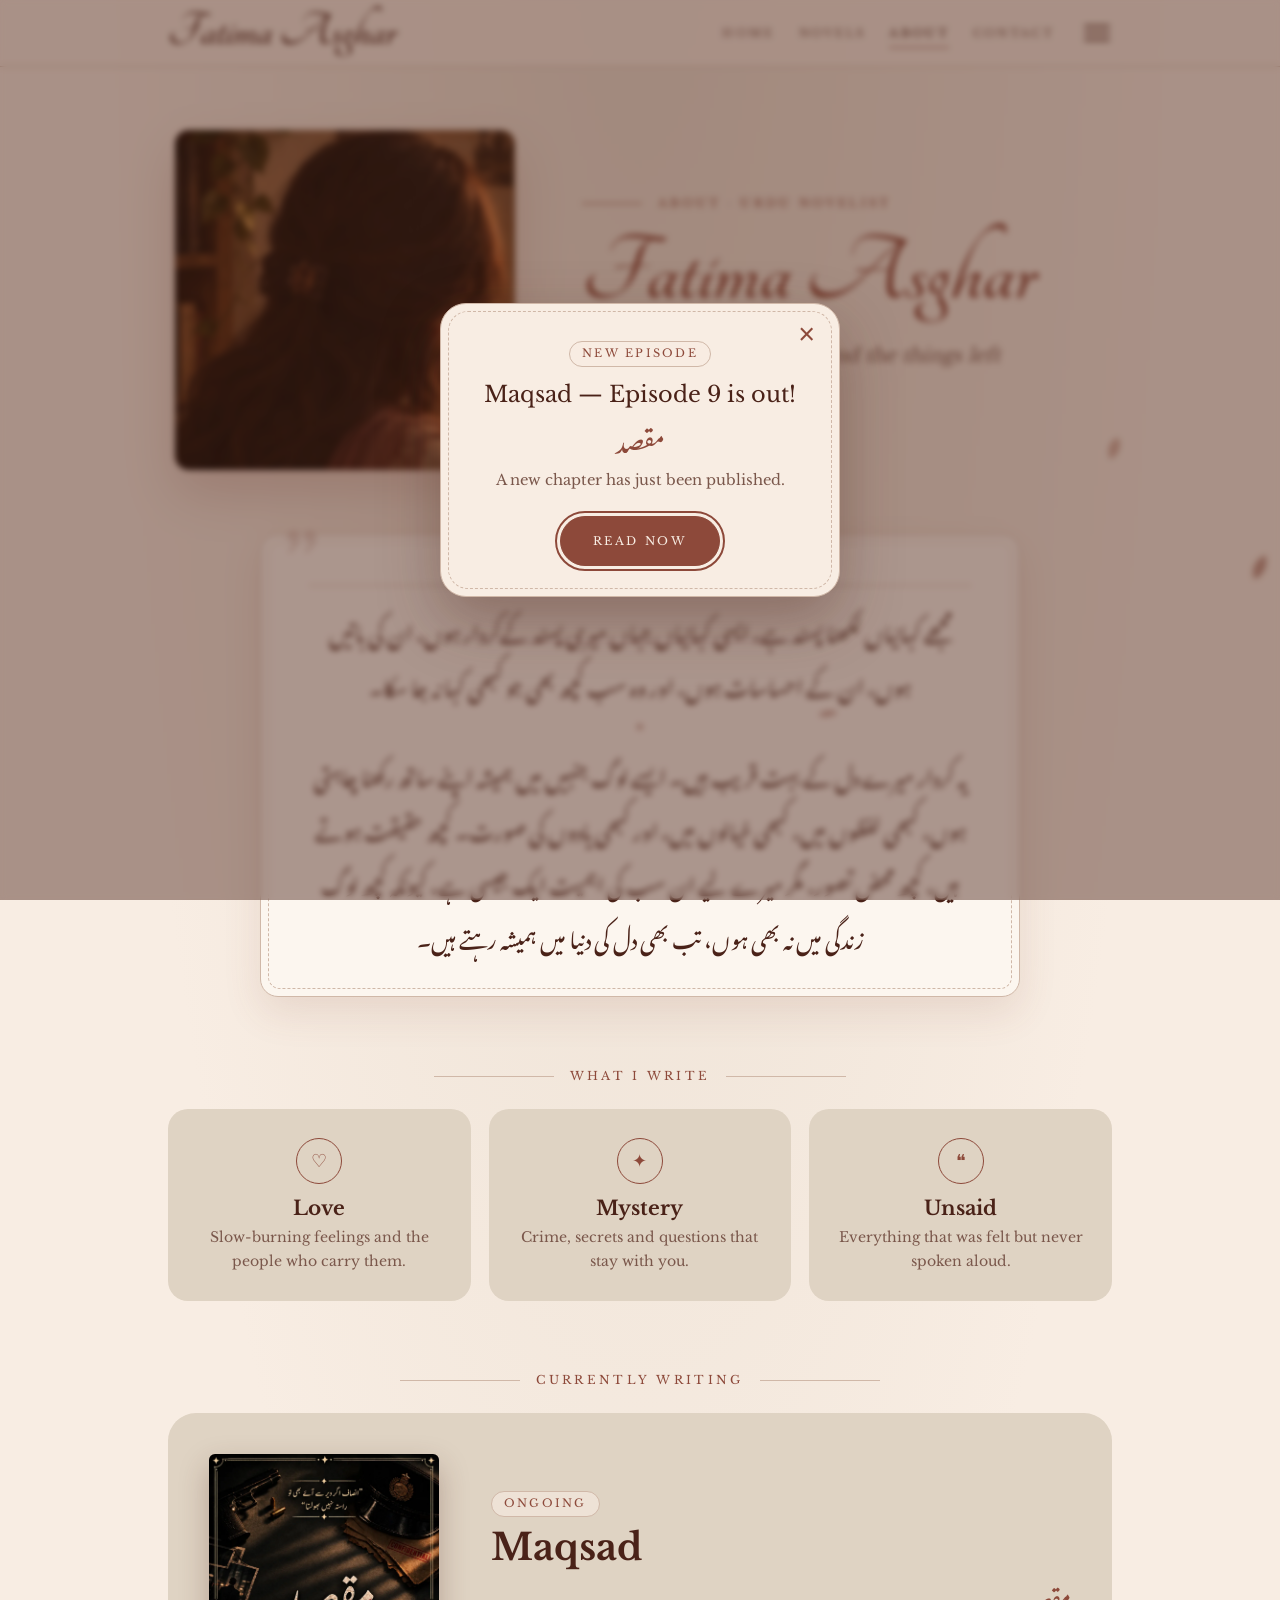
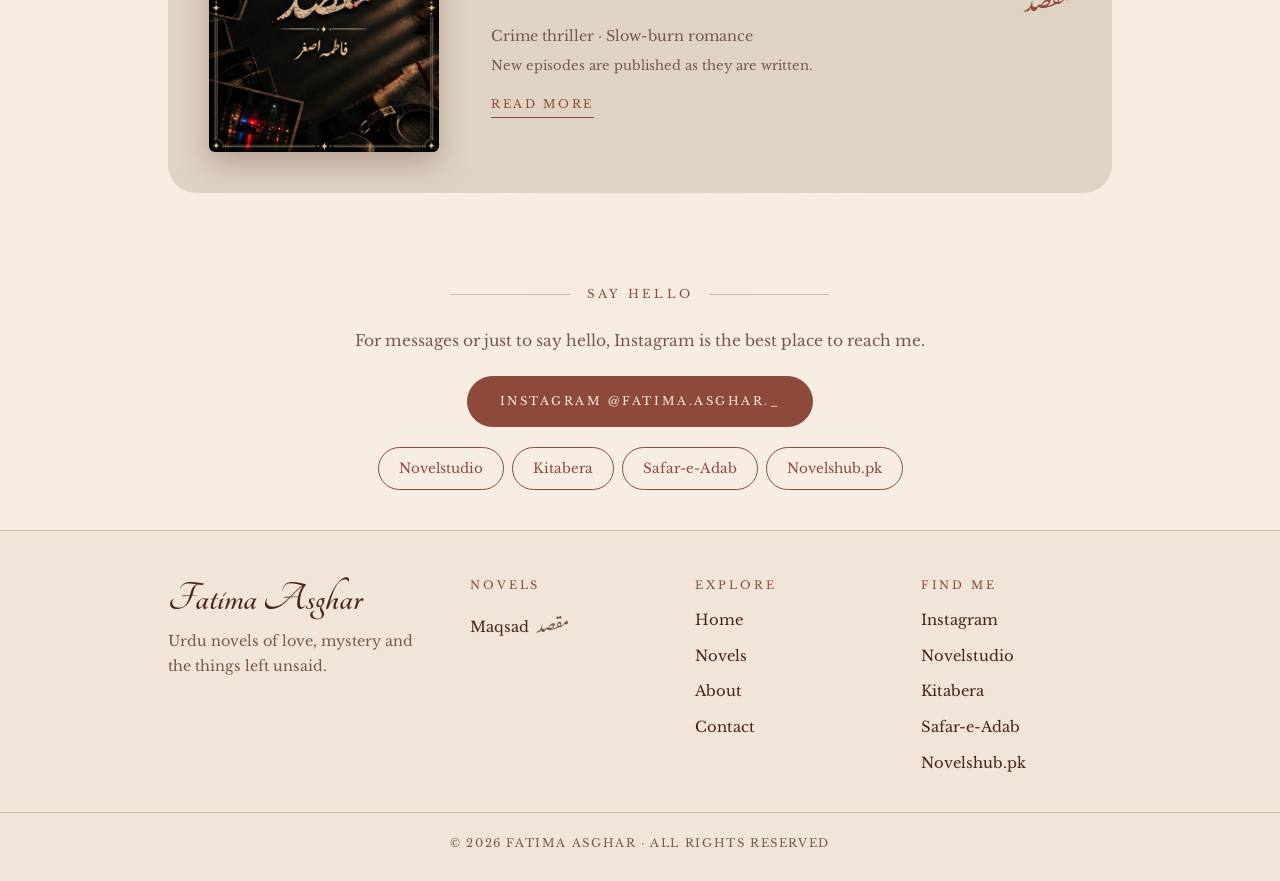
==== about/index.html @ 30d3194c "Add About page and simplify home bio" ====
<!DOCTYPE html>
<html lang="en">
<head>
  <meta charset="utf-8">
  <meta name="viewport" content="width=device-width, initial-scale=1, viewport-fit=cover">
  <title>About Fatima Asghar — Urdu Novelist</title>
  <meta name="description" content="Meet Fatima Asghar, an Urdu novelist who writes serialized stories of love, mystery and the things left unsaid.">
  <meta name="author" content="Fatima Asghar">
  <meta name="robots" content="index, follow, max-image-preview:large">
  <meta name="color-scheme" content="light">
  <meta name="theme-color" content="#F8EDE3">
  <link rel="canonical" href="https://fatimaasgharnovels.netlify.app/about/">
  <meta property="og:type" content="website">
  <meta property="og:site_name" content="Fatima Asghar">
  <meta property="og:locale" content="en_US">
  <meta property="og:title" content="About Fatima Asghar — Urdu Novelist">
  <meta property="og:description" content="Meet Fatima Asghar, an Urdu novelist who writes serialized stories of love, mystery and the things left unsaid.">
  <meta property="og:url" content="https://fatimaasgharnovels.netlify.app/about/">
  <meta property="og:image" content="https://fatimaasgharnovels.netlify.app/share.jpg">
  <meta property="og:image:type" content="image/jpeg">
  <meta property="og:image:width" content="1200">
  <meta property="og:image:height" content="630">
  <meta name="twitter:card" content="summary_large_image">
  <meta name="twitter:title" content="About Fatima Asghar — Urdu Novelist">
  <meta name="twitter:description" content="Meet Fatima Asghar, an Urdu novelist who writes serialized stories of love, mystery and the things left unsaid.">
  <meta name="twitter:image" content="https://fatimaasgharnovels.netlify.app/share.jpg">
  <link rel="icon" href="../favicon.ico" sizes="any">
  <link rel="icon" href="../favicon.svg" type="image/svg+xml">
  <link rel="icon" href="../favicon-48.png" type="image/png" sizes="48x48">
  <link rel="icon" href="../favicon-192.png" type="image/png" sizes="192x192">
  <link rel="apple-touch-icon" href="../apple-touch-icon.png" sizes="180x180">
  <link rel="manifest" href="../site.webmanifest">
  <link rel="preload" href="../fonts/tangerine.woff2" as="font" type="font/woff2" crossorigin>
  <link rel="stylesheet" href="../style.css">
  
</head>
<body>
  <a class="skip" href="#main">Skip to content</a>
  <canvas id="petals" aria-hidden="true"></canvas>

  <nav id="nav" aria-label="Main">
    <div class="wrap nv">
      <a class="logo" href="../">Fatima Asghar</a>
      <div class="lk">
        <a href="../">Home</a>
        <a href="../novels/">Novels</a>
        <a href="../about/" aria-current="page">About</a>
        <a href="../#contact">Contact</a>
      </div>
      <button class="hb" id="mb" aria-label="Open menu" aria-expanded="false" aria-controls="side"><svg width="26" height="18" viewBox="0 0 26 18" aria-hidden="true"><path d="M1 2h24M1 9h24M1 16h24" stroke="currentColor" stroke-width="2" stroke-linecap="round" fill="none"/></svg></button>
    </div>
  </nav>
  <div class="veil" id="veil" hidden></div>

  <aside class="side" id="side" aria-label="Menu and novels">
      <div class="side-head"><span class="side-t">Menu</span><button class="side-x" id="sideX" aria-label="Close menu">×</button></div>
      <nav class="side-nav" aria-label="Pages">
        <a href="../">Home</a>
        <a href="../novels/">Novels</a>
        <a href="../about/" aria-current="page">About</a>
        <a href="../#contact">Contact</a>
      </nav>
  </aside>

  <div class="wrap">
    <main id="main" tabindex="-1">
      <header class="ab-hero">
        <div class="ab-photo"><img src="../writer-square.jpg" alt="Fatima Asghar" width="640" height="640" fetchpriority="high"></div>
        <div class="ab-intro">
          <div class="eyebrow">About · Urdu novelist</div>
          <h1 class="nm">Fatima Asghar</h1>
          <p class="ab-lead">Stories of love, mystery and the things left unsaid.</p>
        </div>
      </header>

      <section class="ab-card">
        <h2 class="bio-t"><span>My story</span></h2>
        <p class="ur" lang="ur" dir="rtl">مجھے کہانیاں لکھنا پسند ہے، ایسی کہانیاں جہاں میری پسند کےکردار ہوں، ان کی باتیں ہوں، ان کے احساسات ہوں، اور وہ سب کچھ بھی جو کبھی کہا نہ جا سکا۔</p>
        <span class="orn" aria-hidden="true">✦</span>
        <p class="ur" lang="ur" dir="rtl">یہ کردار میرے دل کے بہت قریب ہیں۔ ایسے لوگ جنہیں میں ہمیشہ اپنے ساتھ رکھنا چاہتی ہوں، کبھی لفظوں میں، کبھی خیالوں میں، اور کبھی یادوں کی صورت۔ کچھ حقیقت ہوتے ہیں، کچھ محض تصور، مگر میرے لیے ان سب کی اہمیت ایک جیسی ہے، کیونکہ کچھ لوگ زندگی میں نہ بھی ہوں، تب بھی دل کی دنیا میں ہمیشہ رہتے ہیں۔</p>
      </section>

      <section class="ab-themes" aria-label="What I write">
        <h2 class="ab-h"><span>What I write</span></h2>
        <ul>
          <li><span class="th-i" aria-hidden="true">♡</span><h3>Love</h3><p>Slow-burning feelings and the people who carry them.</p></li>
          <li><span class="th-i" aria-hidden="true">✦</span><h3>Mystery</h3><p>Crime, secrets and questions that stay with you.</p></li>
          <li><span class="th-i" aria-hidden="true">❝</span><h3>Unsaid</h3><p>Everything that was felt but never spoken aloud.</p></li>
        </ul>
      </section>

      <section class="ab-now">
        <h2 class="ab-h"><span>Currently writing</span></h2>
        <a class="feat" href="../novels/maqsad/">
          <div class="cv"><img src="../maqsad-cover.webp" alt="Maqsad cover" width="960" height="1243" loading="lazy"></div>
          <div>
            <span class="pill">Ongoing</span>
            <h3>Maqsad</h3>
            <div class="ur" lang="ur">مقصد</div>
            <div class="tag">Crime thriller · Slow-burn romance</div>
            <p class="hint">New episodes are published as they are written.</p>
            <span class="more">Read more</span>
          </div>
        </a>
      </section>

      <section class="ab-end center">
        <h2 class="ab-h"><span>Say hello</span></h2>
        <p class="sub">For messages or just to say hello, Instagram is the best place to reach me.</p>
        <a class="btn solid" href="https://www.instagram.com/fatima.asghar._/" target="_blank" rel="noopener">Instagram @fatima.asghar._</a>
        <div class="plats"><a href="https://novelstudiopk.com/?s=Fatima+asghar" target="_blank" rel="noopener">Novelstudio</a><a href="https://kitabera.vercel.app/writer/fatima-asghar" target="_blank" rel="noopener">Kitabera</a><a href="https://safareadab.com/author/asgharfatima/" target="_blank" rel="noopener">Safar-e-Adab</a><a href="https://novelshub.pk/book-author/fatima-asghar" target="_blank" rel="noopener">Novelshub.pk</a></div>
      </section>
    </main>
  </div>

  <footer class="ft">
    <div class="wrap ft-grid">
      <div class="ft-brand">
        <a class="logo" href="../">Fatima Asghar</a>
        <p class="b">Urdu novels of love, mystery and the things left unsaid.</p>
      </div>
      <nav aria-label="Novels"><h2>Novels</h2><ul><li><a href="../novels/maqsad/">Maqsad</a><span class="ur" lang="ur">مقصد</span></li></ul></nav>
      <nav aria-label="Explore"><h2>Explore</h2><ul>
        <li><a href="../">Home</a></li><li><a href="../novels/">Novels</a></li>
        <li><a href="../about/">About</a></li><li><a href="../#contact">Contact</a></li></ul></nav>
      <nav class="ft-find" aria-label="Find me"><h2>Find me</h2><ul>
        <li><a href="https://www.instagram.com/fatima.asghar._/" target="_blank" rel="noopener">Instagram</a></li><li><a href="https://novelstudiopk.com/?s=Fatima+asghar" target="_blank" rel="noopener">Novelstudio</a></li><li><a href="https://kitabera.vercel.app/writer/fatima-asghar" target="_blank" rel="noopener">Kitabera</a></li><li><a href="https://safareadab.com/author/asgharfatima/" target="_blank" rel="noopener">Safar-e-Adab</a></li><li><a href="https://novelshub.pk/book-author/fatima-asghar" target="_blank" rel="noopener">Novelshub.pk</a></li></ul></nav>
    </div>
    <p class="copy">© <span id="yr">2026</span> Fatima Asghar · All rights reserved</p>
  </footer>
  <button id="top" aria-label="Back to top">↑</button>

  <div class="pop" id="pop" hidden role="dialog" aria-modal="true" aria-labelledby="popT">
    <div class="pop-card">
      <button class="pop-x" id="popX" aria-label="Close">×</button>
      <span class="pill">New episode</span>
      <h3 id="popT"></h3>
      <p class="ur" lang="ur" id="popU"></p>
      <p class="pop-s" id="popS"></p>
      <a class="btn solid" id="popGo" href="#">Read now</a>
    </div>
  </div>
  <script src="../script.js" defer></script>
</body>
</html>
---- style.css ----
/* ===== Fonts (bundled) ===== */
@font-face{font-family:'Tangerine';src:url('fonts/tangerine.woff2') format('woff2');font-weight:700;font-style:normal;font-display:swap}
@font-face{font-family:'Libre Baskerville';src:url('fonts/lb.woff2') format('woff2');font-weight:400 700;font-style:normal;font-display:swap}
@font-face{font-family:'Noto Nastaliq Urdu';src:url('fonts/noto-nastaliq-urdu.woff2') format('woff2');font-weight:400;font-style:normal;font-display:swap}

/* ===== Tokens ===== */
:root{
  color-scheme:light;
  --bg:#F8EDE3; --sand:#DFD3C3; --line:#D0B8A8;
  --accent:#8D493A; --ink:#4a2218; --soft:#7a574b;
  --serif:'Libre Baskerville',Georgia,'Times New Roman',serif;
  --script:'Tangerine',cursive;
  --urdu:'Jameel Noori Nastaleeq','Noto Nastaliq Urdu','Noto Naskh Arabic','Segoe UI',Tahoma,serif;
}
*{box-sizing:border-box}
html{scroll-behavior:smooth;-webkit-text-size-adjust:100%;scroll-padding-top:84px}
body{
  margin:0;background:var(--bg);
  background-image:radial-gradient(ellipse at 50% -10%,rgba(223,211,195,.55),transparent 60%);
  background-repeat:no-repeat;color:var(--ink);
  font:400 15.5px/1.75 var(--serif);overflow-x:hidden;
  padding:env(safe-area-inset-top) env(safe-area-inset-right) env(safe-area-inset-bottom) env(safe-area-inset-left);
}
h1,h2,h3,p,ul,ol{margin:0}
h1,h2,h3{font-weight:400;line-height:1.2}
ul,ol{padding:0;list-style:none}
img{display:block;max-width:100%;height:auto}
a{color:var(--accent);text-underline-offset:4px}
a:hover{color:var(--ink)}
:focus-visible{outline:2px solid var(--accent);outline-offset:3px;border-radius:4px}
::selection{background:var(--accent);color:var(--bg)}
canvas{position:fixed;inset:0;width:100%;height:100%;pointer-events:none;z-index:5}
.skip{position:absolute;left:-999px;top:8px;background:var(--ink);color:var(--bg);padding:8px 14px;z-index:40}
.skip:focus{left:8px}
.wrap{max-width:1040px;margin:0 auto;padding:0 clamp(18px,5vw,48px)}
.ur,.ub{font-family:var(--urdu);direction:rtl;letter-spacing:0;font-style:normal;text-transform:none}
.ur{line-height:2.2}
.lab{letter-spacing:.28em;text-transform:uppercase;font-size:.72rem;color:var(--accent)}
.ln{display:block;width:34px;height:1px;background:var(--accent);margin:22px auto 0}

/* ===== Top bar ===== */
nav#nav{position:sticky;top:env(safe-area-inset-top,0);z-index:6;background:rgba(248,237,227,.9);backdrop-filter:blur(10px);-webkit-backdrop-filter:blur(10px);border-bottom:1px solid var(--line)}
.nv{display:flex;align-items:center;justify-content:space-between;gap:12px;padding-top:8px;padding-bottom:8px}
.logo{font:700 2.7rem/1 var(--script);color:var(--ink);text-decoration:none}
.lk{display:none}
.lk a{color:var(--soft);text-decoration:none;padding:12px;font-size:.72rem;letter-spacing:.2em;text-transform:uppercase;display:inline-block;position:relative}
.lk a::after{content:"";position:absolute;left:12px;right:12px;bottom:7px;height:1px;background:var(--accent);transform:scaleX(0);transform-origin:left;transition:transform .3s}
.lk a:hover,.lk a[aria-current]{color:var(--ink)}
.lk a:hover::after,.lk a[aria-current]::after{transform:scaleX(1)}
.hb{display:grid;place-items:center;width:46px;height:46px;background:none;border:0;border-radius:50%;color:var(--ink);cursor:pointer;margin-right:-8px;transition:background .25s}
.hb:hover{background:var(--sand)}

/* ===== Sidebar (drawer on phones, column on desktop) ===== */
.veil{position:fixed;inset:0;z-index:19;background:rgba(74,34,24,.4);backdrop-filter:blur(2px)}
.veil[hidden]{display:none}
.side{
  position:fixed;z-index:20;top:0;bottom:0;right:0;width:min(86vw,350px);
  background:var(--bg);border-left:1px solid var(--line);
  padding:calc(18px + env(safe-area-inset-top)) 24px 24px;overflow-y:auto;
  transform:translateX(102%);visibility:hidden;transition:transform .3s,visibility .3s;
  box-shadow:-12px 0 40px rgba(74,34,24,.18)
}
.side.open{transform:none;visibility:visible}
.side-head{display:flex;align-items:center;justify-content:space-between;margin-bottom:6px}
.side-t{font:600 .78rem/1 var(--serif);letter-spacing:.26em;text-transform:uppercase;color:var(--accent)}
.side-x{background:none;border:0;font-size:2rem;line-height:1;color:var(--accent);cursor:pointer;padding:6px 10px}
.side-nav a{display:block;padding:14px 2px;border-top:1px solid var(--line);color:var(--soft);text-decoration:none;font-size:.74rem;letter-spacing:.2em;text-transform:uppercase}
.side-nav a[aria-current]{color:var(--ink)}
.side h2{font-size:.72rem;letter-spacing:.26em;text-transform:uppercase;color:var(--accent);margin:30px 0 10px}
.side-list a{display:block;padding:14px 2px;border-top:1px solid var(--line);border-bottom:1px solid var(--line);text-decoration:none;color:var(--ink);transition:color .25s}
.side-list a:hover{color:var(--accent)}
.si-t{display:flex;align-items:center;justify-content:space-between;gap:12px;font-size:1.05rem;font-weight:600}
.si-g{display:block;font-size:.82rem;color:var(--soft);margin-top:2px}
.si-m{display:block;font-size:.72rem;letter-spacing:.14em;text-transform:uppercase;color:var(--accent);margin-top:8px}
.side-list .ur{font-size:1.25rem;color:var(--accent);line-height:1.9}

/* ===== Buttons, pills ===== */
.btns{display:flex;gap:12px;justify-content:center;flex-wrap:wrap}
.btn{display:inline-block;padding:14px 32px;border:1px solid var(--accent);color:var(--accent);text-decoration:none;font:inherit;font-size:.72rem;letter-spacing:.22em;text-transform:uppercase;border-radius:999px;background:none;cursor:pointer;transition:background .25s,color .25s,border-color .25s,transform .25s}
.btn:hover{background:var(--ink);border-color:var(--ink);color:var(--bg);transform:translateY(-2px)}
.btn.solid{background:var(--accent);color:var(--bg)}
.btn.solid:hover{background:var(--ink)}
.pill{display:inline-block;font-size:.7rem;letter-spacing:.2em;text-transform:uppercase;color:var(--accent);border:1px solid var(--line);border-radius:999px;padding:2px 12px;background:rgba(248,237,227,.6)}

/* ===== Home hero ===== */
.hero{padding:clamp(44px,12vh,110px) 0 clamp(44px,10vh,90px);text-align:center}
.nm{font:700 clamp(3.6rem,15vw,7.4rem)/1 var(--script);color:var(--accent);margin-top:12px}
.kick{max-width:24em;margin:20px auto 30px;font:400 clamp(1rem,2.6vw,1.2rem)/1.7 var(--serif);color:var(--accent)}

/* ===== Sections ===== */
.sec{padding:clamp(40px,7vh,72px) 0;border-top:1px solid var(--line)}
.sec>h2,.page-h{font-size:clamp(1.5rem,3.6vw,2.1rem);margin-bottom:8px}
.sub{color:var(--soft);margin-bottom:28px}
.center{text-align:center}

/* ===== Novel cards ===== */
.cv{aspect-ratio:960/1243;overflow:hidden;border-radius:6px;box-shadow:0 12px 30px rgba(74,34,24,.28);background:var(--line);position:relative;transition:transform .4s,box-shadow .4s}
.cv img{width:100%;height:100%;object-fit:cover}
.feat{display:grid;grid-template-columns:minmax(150px,230px) 1fr;gap:clamp(22px,5vw,52px);align-items:center;background:var(--sand);border-radius:28px;padding:clamp(20px,4vw,40px);margin-bottom:22px;text-decoration:none;color:var(--ink);border:1px solid transparent;transition:border-color .3s,box-shadow .3s}
.feat:hover{color:var(--ink);border-color:var(--line);box-shadow:0 18px 40px rgba(141,73,58,.12)}
.feat:hover .cv{transform:translateY(-6px) rotate(-.6deg)}
.feat h3{font-size:clamp(1.7rem,4vw,2.3rem);margin:8px 0 0}
.feat .ur{font-size:1.5rem;color:var(--accent)}
.feat .tag{color:var(--soft);font-size:.9rem}
.more{display:inline-block;margin-top:16px;font-size:.72rem;letter-spacing:.22em;text-transform:uppercase;color:var(--accent);border-bottom:1px solid var(--accent);padding-bottom:3px}

/* ===== About ===== */
.about{max-width:640px;margin:0 auto;text-align:center}
.pfp{width:clamp(140px,38vw,200px);aspect-ratio:1;border-radius:50%;object-fit:cover;margin:0 auto 22px;box-shadow:0 14px 34px rgba(141,73,58,.22)}
.lead{font:400 1.1rem/1.7 var(--serif);color:var(--accent)}
.sig{font:700 1.9em/1 var(--script);color:var(--accent);white-space:nowrap}
.about h1{font:400 clamp(1.5rem,4.6vw,2.2rem)/1.35 var(--serif);margin:10px 0}
.about p{margin-top:16px}
.about .ur{font-size:1.4rem;color:var(--soft);text-align:right;margin-top:22px}
.loves{position:relative;background:#FCF6EF;border:1px solid var(--line);border-radius:14px;padding:22px clamp(18px,5vw,38px) 10px;margin:28px 0 6px;box-shadow:0 12px 26px rgba(141,73,58,.09);text-align:left}
.loves::before{content:"";position:absolute;inset:6px;border:1px dashed var(--line);border-radius:9px;pointer-events:none}
.loves h2{font:500 1.05rem/1.4 var(--serif);text-align:center;color:var(--accent);margin-bottom:6px}
.loves li{display:flex;gap:14px;align-items:center;padding:12px 4px;border-bottom:1px dotted var(--line);font-size:.95rem;line-height:1.6}
.loves li:last-child{border-bottom:0}
.bu{flex:0 0 auto;width:16px;height:16px;background:url("data:image/svg+xml,%3Csvg xmlns='http://www.w3.org/2000/svg' viewBox='0 0 24 24'%3E%3Cpath fill='%238D493A' d='M12 20.500s-7.500-4.600-9.500-9.200C1.200 8.100 3 4.500 6.400 4.500c2 0 3.600 1.200 4.600 2.800h2c1-1.600 2.600-2.800 4.600-2.800 3.400 0 5.200 3.600 3.900 6.800-2 4.600-9.500 9.200-9.500 9.200z'/%3E%3C/svg%3E") center/contain no-repeat}
.plats{display:flex;flex-wrap:wrap;gap:8px;margin-top:20px}
.center .plats,.about .plats{justify-content:center}
.plats a{display:block;padding:9px 20px;border:1px solid var(--accent);border-radius:999px;color:var(--accent);text-decoration:none;font-size:.85rem}
.plats a:hover{background:var(--accent);color:var(--bg)}

/* ===== Novel page ===== */
.back{display:inline-block;margin-top:24px;padding:10px 0;font-size:.72rem;letter-spacing:.22em;text-transform:uppercase;color:var(--soft);text-decoration:none}
.back:hover{color:var(--ink)}
.np-top{display:grid;grid-template-columns:minmax(150px,210px) 1fr;gap:clamp(22px,4vw,44px);align-items:center;margin:8px 0 34px}
.np{padding:2vh 0 8vh}
.np-info .ur.t{text-align:left}
.np h1{font-size:clamp(2rem,5.6vw,3rem);font-weight:600;margin:10px 0 0}
.np .ur.t{font-size:1.8rem;color:var(--accent)}
.np .tag{color:var(--soft);margin:4px 0 24px;font-size:.92rem}
.ub{display:block;text-align:right;font-size:1.2rem;line-height:2.5;margin:0 0 12px}
.np h2.sh{display:flex;align-items:center;gap:14px;font-size:.74rem;letter-spacing:.26em;text-transform:uppercase;color:var(--accent);margin:42px 0 16px}
.np h2.sh::after{content:"";flex:1;height:1px;background:var(--line)}
.eps{display:grid;grid-template-columns:repeat(5,1fr);gap:10px;max-width:380px}
.eps a,.eps span.e{display:grid;place-items:center;aspect-ratio:1;border:1px solid var(--accent);border-radius:50%;text-decoration:none;color:var(--accent);font-size:.95rem;transition:background .25s,color .25s}
.eps a:hover{background:var(--accent);color:var(--bg)}
.eps span.e.soon{border-style:dashed;border-color:var(--line);color:var(--soft)}
.vh{position:absolute;width:1px;height:1px;overflow:hidden;clip:rect(0 0 0 0);white-space:nowrap}
details.syn{margin-top:4px}
summary{cursor:pointer;list-style:none;padding:8px 0;font-size:.72rem;letter-spacing:.22em;text-transform:uppercase;color:var(--accent);display:inline-flex;gap:10px}
summary::-webkit-details-marker{display:none}
summary::after{content:"+"}
details[open] summary::after{content:"–"}

/* ===== Footer ===== */
.ft{margin-top:40px;border-top:1px solid var(--line);background:rgba(223,211,195,.35);position:relative;z-index:1}
.ft-grid{display:grid;grid-template-columns:1.4fr 1fr 1fr 1fr;gap:34px;padding-top:48px;padding-bottom:30px}
.ft .logo{font-size:2.6rem}
.ft p.b{color:var(--soft);font-size:.9rem;margin-top:8px;max-width:20em}
.ft h2{font-size:.7rem;letter-spacing:.26em;text-transform:uppercase;color:var(--accent);margin-bottom:10px}
.ft li a{display:inline-block;padding:5px 0;color:var(--ink);text-decoration:none;font-size:.92rem}
.ft li a:hover{color:var(--accent);text-decoration:underline}
.ft li .ur{font-size:1.05rem;color:var(--soft);margin-left:8px}
.copy{border-top:1px solid var(--line);text-align:center;color:var(--soft);font-size:.72rem;letter-spacing:.14em;text-transform:uppercase;padding:20px 18px calc(28px + env(safe-area-inset-bottom))}

#top{position:fixed;right:calc(16px + env(safe-area-inset-right,0px));bottom:calc(16px + env(safe-area-inset-bottom,0px));z-index:7;width:46px;height:46px;border-radius:50%;border:1px solid var(--line);background:var(--bg);color:var(--accent);font-size:1.1rem;cursor:pointer;opacity:0;visibility:hidden;pointer-events:none;transition:opacity .3s,visibility .3s}
#top.show{opacity:1;visibility:visible;pointer-events:auto}

/* ===== New-episode popup ===== */
.pop{position:fixed;inset:0;z-index:30;display:grid;place-items:center;padding:20px;background:rgba(74,34,24,.45);backdrop-filter:blur(3px);animation:fade .4s}
.pop[hidden]{display:none}
.pop-card{position:relative;max-width:400px;width:100%;text-align:center;background:var(--bg);border:1px solid var(--line);border-radius:26px;padding:34px 26px 30px;box-shadow:0 24px 60px rgba(74,34,24,.35)}
.pop-card::before{content:"";position:absolute;inset:7px;border:1px dashed var(--line);border-radius:20px;pointer-events:none}
.pop-card h3{font-size:1.4rem;margin:14px 0 0}
.pop-card .ur{font-size:1.6rem;color:var(--accent)}
.pop-s{color:var(--soft);margin:4px 0 22px;font-size:.92rem}
.pop-x{position:absolute;top:10px;right:14px;z-index:1;background:none;border:0;font-size:1.8rem;line-height:1;color:var(--accent);cursor:pointer;padding:6px 10px}
@keyframes fade{from{opacity:0;transform:translateY(10px)}to{opacity:1;transform:none}}

/* ===== Desktop ===== */
@media (min-width:960px){
  .logo{font-size:3.1rem}
  .lk{display:flex}
  .nv{gap:8px}
  .lk{margin-left:auto}
}
@media (max-width:760px){
  .feat{grid-template-columns:1fr;text-align:center;padding:22px 18px}
  .feat .cv{max-width:210px;margin:0 auto}
  .np-top{grid-template-columns:1fr;text-align:center;gap:18px}
  .np-top .cv{max-width:210px;margin:0 auto}
  .np-info .ur.t{text-align:center}
  .np-info .pill{display:inline-block}
  .ub{font-size:1.1rem;line-height:2.4}
  .ft-grid{grid-template-columns:1fr 1fr;text-align:left}
  .ft-brand{grid-column:1/-1;text-align:center}
  .ft-brand p.b{margin-left:auto;margin-right:auto}
  .ft-find{grid-column:1/-1}
  .btn{padding:13px 24px}
}
@media (max-width:420px){
    .nm{font-size:3.5rem}
}
@media (prefers-reduced-motion:reduce){*{animation:none!important;transition:none!important;scroll-behavior:auto!important}}

/* ===== Hero (bio): text left, photo right ===== */
.hero{display:grid;grid-template-columns:1fr;gap:clamp(28px,5vw,64px);align-items:center;text-align:left;padding:clamp(30px,7vh,72px) 0 clamp(44px,8vh,84px)}
.eyebrow{display:flex;align-items:center;gap:16px;font-size:.72rem;letter-spacing:.28em;text-transform:uppercase;color:var(--accent)}
.eyebrow::before{content:"";width:60px;height:1px;background:var(--accent)}
.hero .nm{font-size:clamp(3.8rem,13vw,6.2rem);margin:14px 0 0;white-space:nowrap}
.hero-bio{margin-top:22px;max-width:34em}
.hero-bio .ur{font-size:1.12rem;line-height:2.3;color:var(--soft);text-align:right}
.hero-bio .ur+.ur{margin-top:6px}
.explore{display:inline-flex;align-items:center;gap:10px;margin-top:26px;font-size:.76rem;letter-spacing:.24em;text-transform:uppercase;color:var(--accent);text-decoration:none}
.explore:hover{color:var(--ink)}
.explore svg{transition:transform .3s}
.explore:hover svg{transform:translateY(3px)}
.hero-photo{order:-1;justify-self:center;width:min(78vw,360px);aspect-ratio:1;border-radius:90px 28px 28px 28px;overflow:hidden;box-shadow:0 22px 50px rgba(141,73,58,.22)}
.hero-photo img{width:100%;height:100%;object-fit:cover}
@media (min-width:900px){
  .hero{grid-template-columns:1.1fr .9fr}
  .hero-photo{order:0;justify-self:end;width:min(100%,430px);border-radius:130px 32px 32px 32px}
}

/* ===== Round-two changes ===== */
.hint{color:var(--soft);font-size:.82rem;margin:6px 0 0}
.feat .tag{margin-top:2px}
.about-row{display:grid;grid-template-columns:auto 1fr;gap:clamp(18px,4vw,40px);align-items:center;max-width:680px;margin:0 auto}
.about-row .pfp{width:clamp(88px,22vw,150px);margin:0}
.about-row h2{font-size:1.25rem;margin:0 0 6px;color:var(--ink)}
.about-row p{font-size:.88rem;line-height:1.8;color:var(--soft)}
.about-row .more{font-size:.68rem;margin-top:10px}
.ub.short{font-size:1.15rem;line-height:2.3;margin-bottom:8px}
.syn .ub{font-size:1.05rem}
.chars{display:grid;grid-template-columns:1fr 1fr;gap:2px 28px;max-width:520px}
.chars li{padding:3px 0;font-size:.98rem}
.chars .ur{display:inline-block;font-size:1.1rem;color:var(--accent);margin-left:8px;line-height:2;unicode-bidi:isolate}
@media (max-width:420px){.about-row p{font-size:.82rem;line-height:1.7}.about-row h2{font-size:1.1rem}}

@media (max-width:640px){.s2{display:none}}
@media (max-width:520px){.chars{grid-template-columns:1fr}}

/* ===== Novel page: cover left, details + episode list right ===== */
.np{display:grid;grid-template-columns:minmax(200px,300px) 1fr;gap:clamp(28px,6vw,72px);align-items:start;padding:2vh 0 8vh}
.np-top{display:block;margin:0}
.np-cover{position:sticky;top:96px}
.np-cover .cv{width:100%}
.np-head{margin-bottom:22px}
.np-body{min-width:0}
.eps{display:block;max-width:none}
.eps li{border-bottom:1px solid var(--line)}
.eps li:first-child{border-top:1px solid var(--line)}
.eps a,.eps .e{display:flex;align-items:center;justify-content:space-between;gap:12px;padding:20px 14px;aspect-ratio:auto;border:0;border-radius:0;font-size:1rem;color:var(--ink);text-decoration:none;transition:background .25s}
.eps a:hover{background:var(--sand);color:var(--ink)}
.eps .st{font-size:.72rem;letter-spacing:.22em;text-transform:uppercase;color:var(--accent)}
.eps .e.soon{color:var(--soft)}
.eps .e.soon .st{color:var(--soft)}
@media (max-width:760px){
  .np{grid-template-columns:1fr;gap:22px}
  .np-cover{position:static;max-width:230px;margin:0 auto}
  .np-head{text-align:center}
}
.eps a,.eps span.e,.eps span.e.soon{display:flex;aspect-ratio:auto;border:0;border-radius:0;place-items:initial}
.np-head .ur.t{text-align:left}
@media (max-width:760px){.np-head .ur.t{text-align:center}}

/* square photo */
.hero-photo{border-radius:0!important}
/* episodes use the serif face */
.np h2.sh,.eps{font-family:'Libre Baskerville',Georgia,serif}
.eps a,.eps .e{font-size:1.05rem}
.eps .st{font-family:'Libre Baskerville',Georgia,serif}

.np .genre{color:var(--soft);font-size:1rem;margin:0}
.np-head{margin-bottom:10px}

/* novel page: serif for all English details */
.np,.np h1,.np .pill,.np .genre,.np .chars li,.np summary,.np .plats a{font-family:'Libre Baskerville',Georgia,serif}
.np .ur,.np .ub{font-family:var(--urdu)}
.np h1{font-weight:700}
.np .genre{font-size:.98rem;margin:0 0 4px}
.np-head h2.sh{margin:26px 0 12px}
.np-head{margin-bottom:6px}
.np .chars li{font-size:.95rem}
.np .np-head{margin-bottom:20px}
.feat h3{font-weight:700}

/* ===== Home bio: simple ===== */
.hero-photo{border-radius:14px!important}
.hero-bio{margin-top:22px;max-width:34em}
.hero-bio .ur{font-size:1.12rem;line-height:2.3;color:var(--soft);text-align:right}
.hero-bio .ur+.ur{margin-top:6px}
.explore{margin-top:22px}

/* ===== About page ===== */
.ab-hero{display:grid;grid-template-columns:1fr;gap:clamp(26px,5vw,60px);align-items:center;text-align:center;padding:clamp(30px,7vh,72px) 0 clamp(30px,6vh,56px)}
.ab-photo{position:relative;justify-self:center;width:min(70vw,320px);aspect-ratio:1}
.ab-photo img{position:relative;width:100%;height:100%;object-fit:cover;border-radius:14px;box-shadow:0 22px 50px rgba(141,73,58,.22)}
.ab-intro .eyebrow{justify-content:center}
.ab-intro .eyebrow::before{display:none}
.ab-hero .nm{font-size:clamp(3.8rem,13vw,6.2rem);margin:12px 0 0;white-space:nowrap}
.ab-lead{max-width:22em;margin:14px auto 0;font-size:clamp(1rem,2.6vw,1.2rem);color:var(--soft);font-style:italic}
@media (min-width:900px){
  .ab-hero{grid-template-columns:.8fr 1.2fr;text-align:left}
  .ab-photo{justify-self:center;width:min(100%,340px)}
  .ab-intro .eyebrow{justify-content:flex-start}
  .ab-intro .eyebrow::before{display:block}
  .ab-lead{margin-left:0}
}
.ab-card{position:relative;max-width:760px;margin:10px auto 0;background:#FCF6EF;border:1px solid var(--line);border-radius:18px;padding:clamp(26px,5vw,44px) clamp(20px,5vw,48px) clamp(20px,4vw,34px);box-shadow:0 16px 38px rgba(141,73,58,.12)}
.ab-card::before{content:"";position:absolute;inset:7px;border:1px dashed var(--line);border-radius:12px;pointer-events:none}
.ab-card::after{content:"\201D";position:absolute;top:-6px;left:22px;font:700 5rem/1 var(--serif);color:var(--accent);opacity:.18;pointer-events:none}
.bio-t{display:flex;align-items:center;gap:14px;justify-content:center;margin:0 0 10px;font-size:.72rem;font-weight:400;letter-spacing:.28em;text-transform:uppercase;color:var(--accent)}
.bio-t::before,.bio-t::after{content:"";flex:1;height:1px;background:var(--line)}
.ab-card .ur{text-align:center;color:var(--ink);font-size:clamp(1.15rem,3.2vw,1.35rem);line-height:2.5}
.orn{display:block;text-align:center;color:var(--accent);opacity:.6;font-size:.85rem;margin:6px 0}
.ab-h{display:flex;align-items:center;gap:16px;justify-content:center;margin:0 0 26px;font-size:.74rem;font-weight:400;letter-spacing:.28em;text-transform:uppercase;color:var(--accent)}
.ab-h::before,.ab-h::after{content:"";flex:1;max-width:120px;height:1px;background:var(--line)}
.ab-themes,.ab-now,.ab-end{padding-top:clamp(44px,8vh,80px)}
.ab-themes ul{display:grid;grid-template-columns:repeat(3,1fr);gap:18px}
.ab-themes li{text-align:center;background:var(--sand);border:1px solid transparent;border-radius:20px;padding:28px 20px 26px;transition:transform .3s,border-color .3s,box-shadow .3s}
.ab-themes li:hover{transform:translateY(-4px);border-color:var(--line);box-shadow:0 16px 34px rgba(141,73,58,.12)}
.th-i{display:grid;place-items:center;width:46px;height:46px;margin:0 auto 12px;border:1px solid var(--accent);border-radius:50%;color:var(--accent);font-size:1.1rem}
.ab-themes h3{font-size:1.25rem;font-weight:700;margin-bottom:6px}
.ab-themes p{font-size:.88rem;line-height:1.7;color:var(--soft)}
.ab-end .sub{margin-bottom:22px}
@media (max-width:700px){.ab-themes ul{grid-template-columns:1fr}.ab-themes li{padding:22px 18px}}
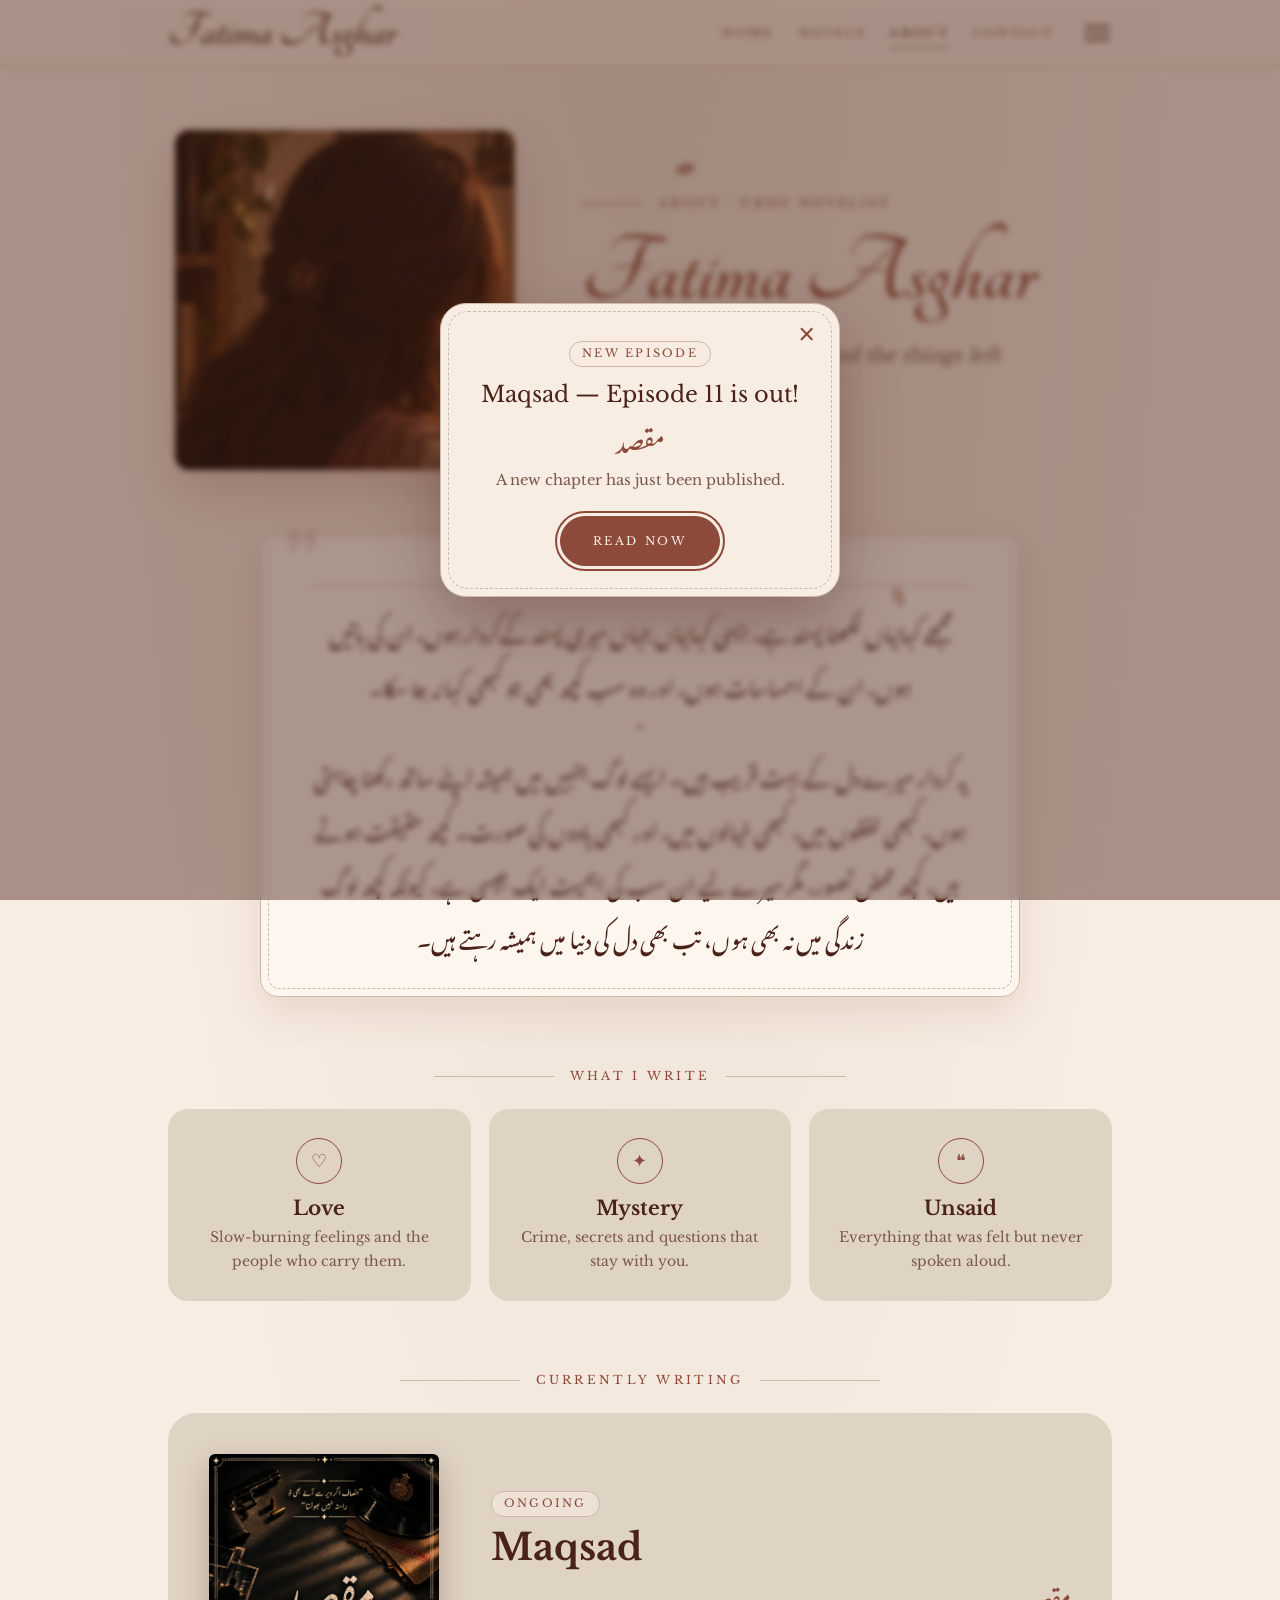
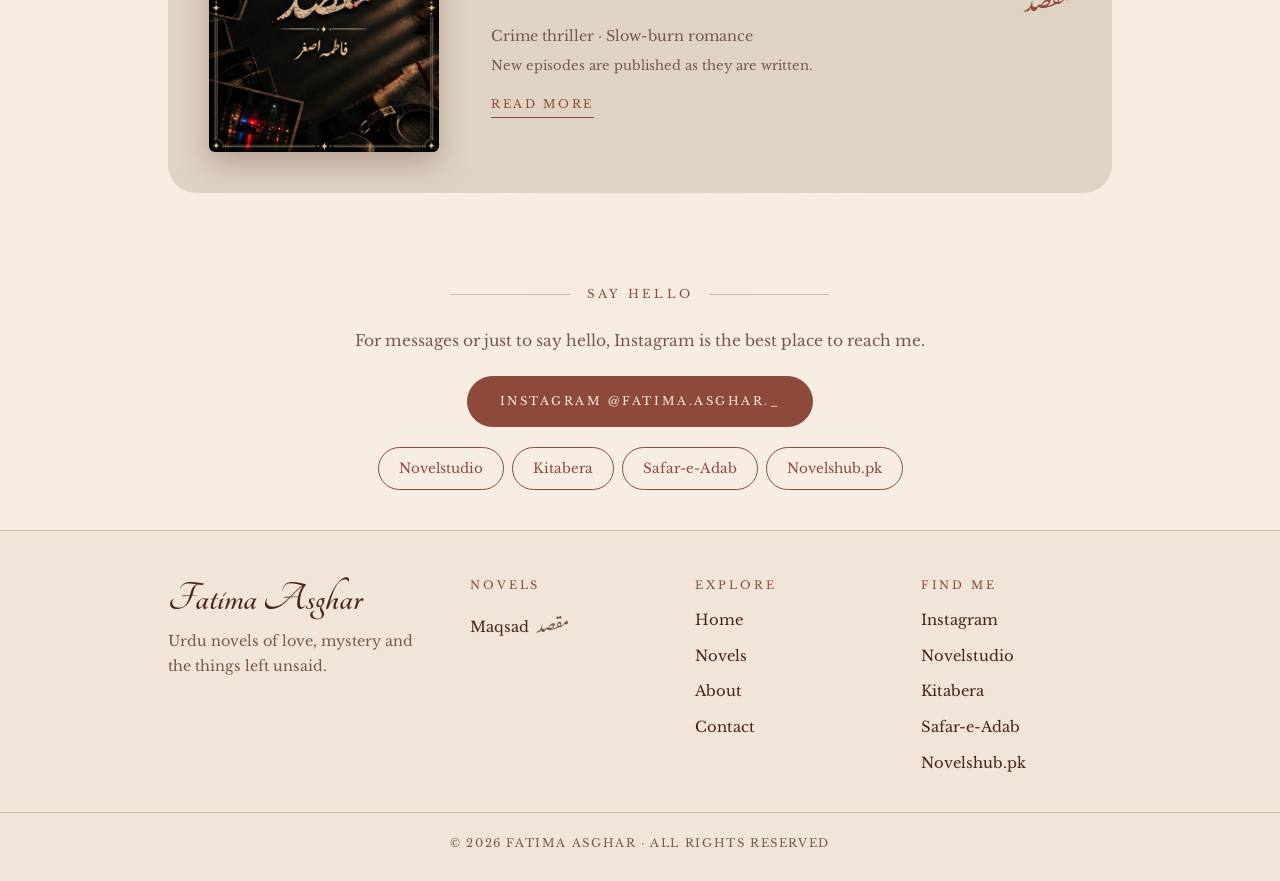
==== commit 4cd1aca1: "Add episodes.js: one-file episode list with titles, tags and auto pop-up" ====
--- a/about/index.html
+++ b/about/index.html
@@ -140,6 +140,7 @@
       <a class="btn solid" id="popGo" href="#">Read now</a>
     </div>
   </div>
+  <script src="../episodes.js" defer></script>
   <script src="../script.js" defer></script>
 </body>
 </html>
--- a/style.css
+++ b/style.css
@@ -319,3 +319,4 @@
 .ab-themes p{font-size:.88rem;line-height:1.7;color:var(--soft)}
 .ab-end .sub{margin-bottom:22px}
 @media (max-width:700px){.ab-themes ul{grid-template-columns:1fr}.ab-themes li{padding:22px 18px}}
+.eps .badge{font-style:normal;font-size:.62rem;letter-spacing:.18em;text-transform:uppercase;color:var(--accent);border:1px solid var(--line);border-radius:999px;padding:1px 9px;margin-left:8px;vertical-align:middle;background:rgba(248,237,227,.6)}
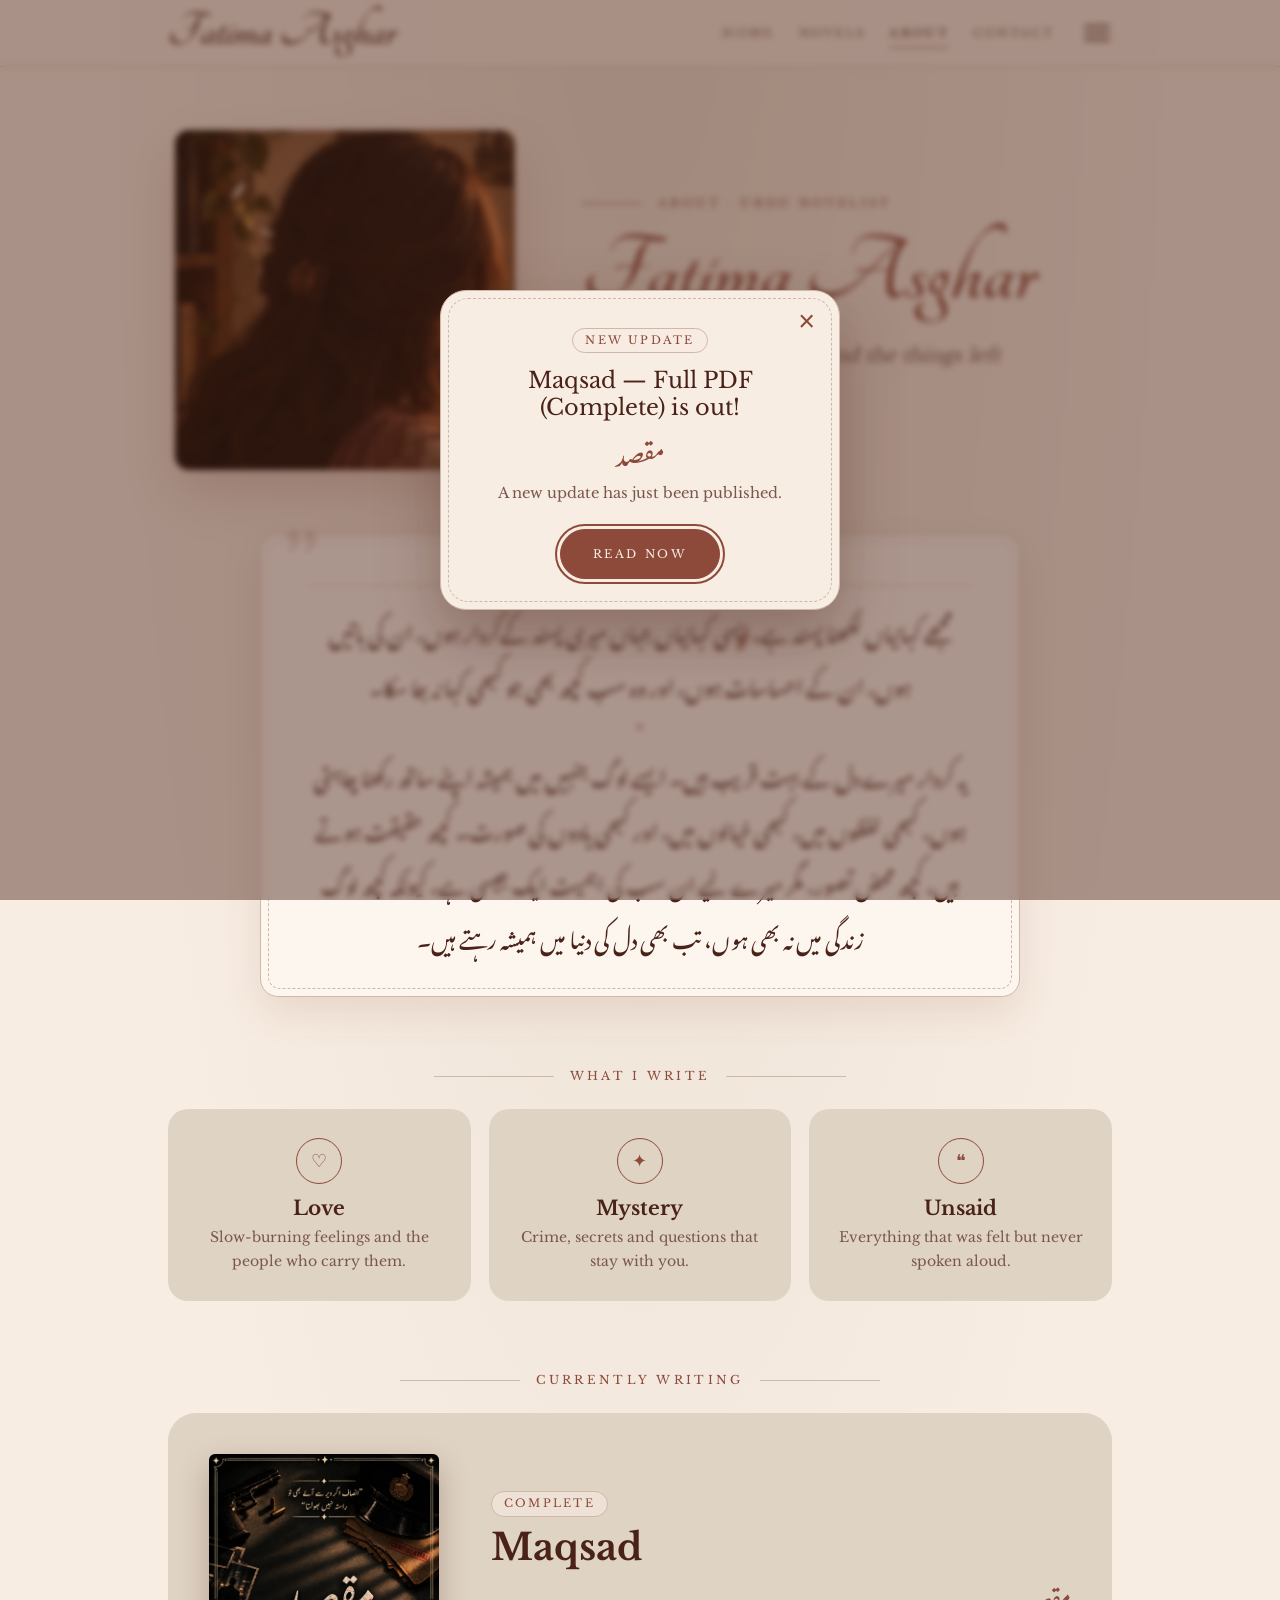
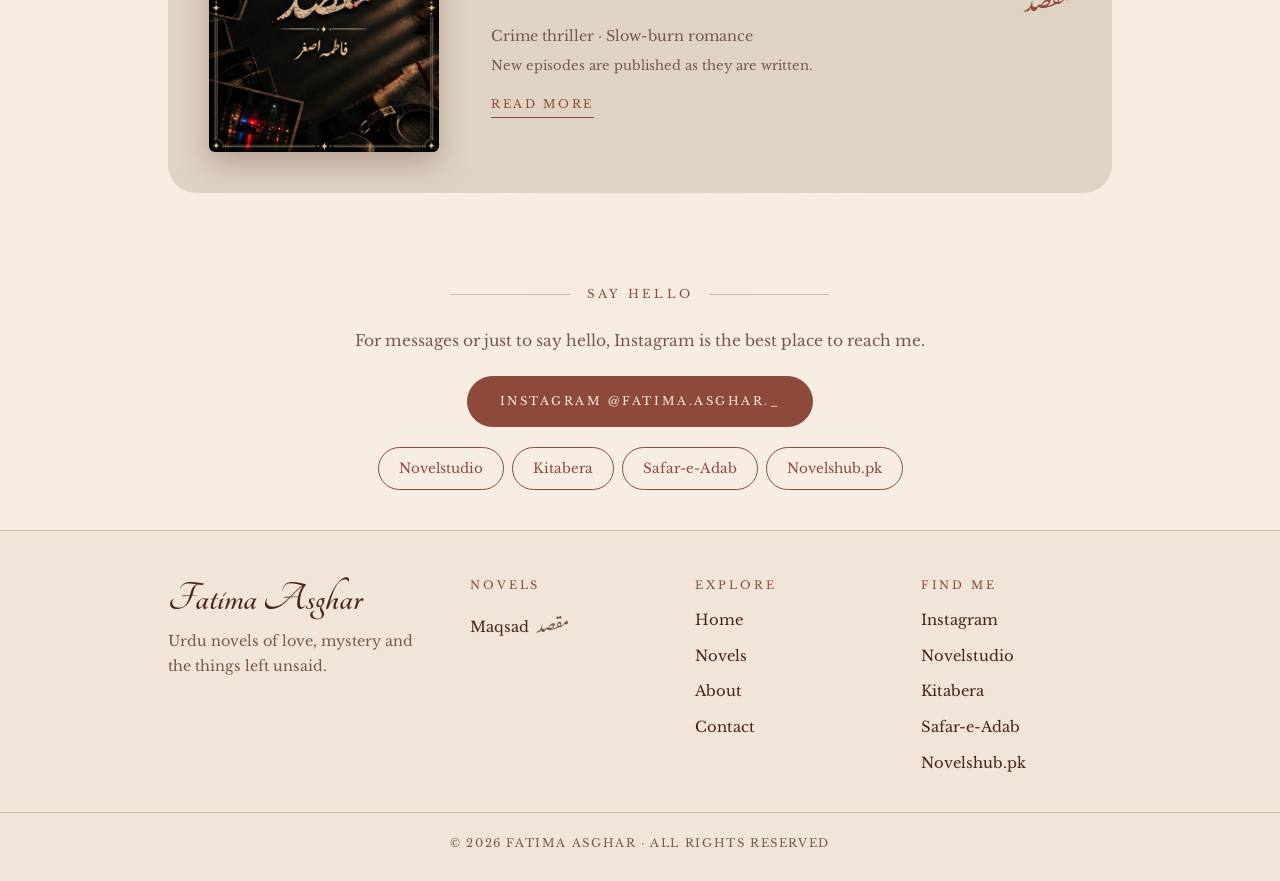
==== commit b4230677: "Mark Maqsad as Complete" ====
--- a/about/index.html
+++ b/about/index.html
@@ -94,7 +94,7 @@
         <a class="feat" href="../novels/maqsad/">
           <div class="cv"><img src="../maqsad-cover.webp" alt="Maqsad cover" width="960" height="1243" loading="lazy"></div>
           <div>
-            <span class="pill">Ongoing</span>
+            <span class="pill">Complete</span>
             <h3>Maqsad</h3>
             <div class="ur" lang="ur">مقصد</div>
             <div class="tag">Crime thriller · Slow-burn romance</div>
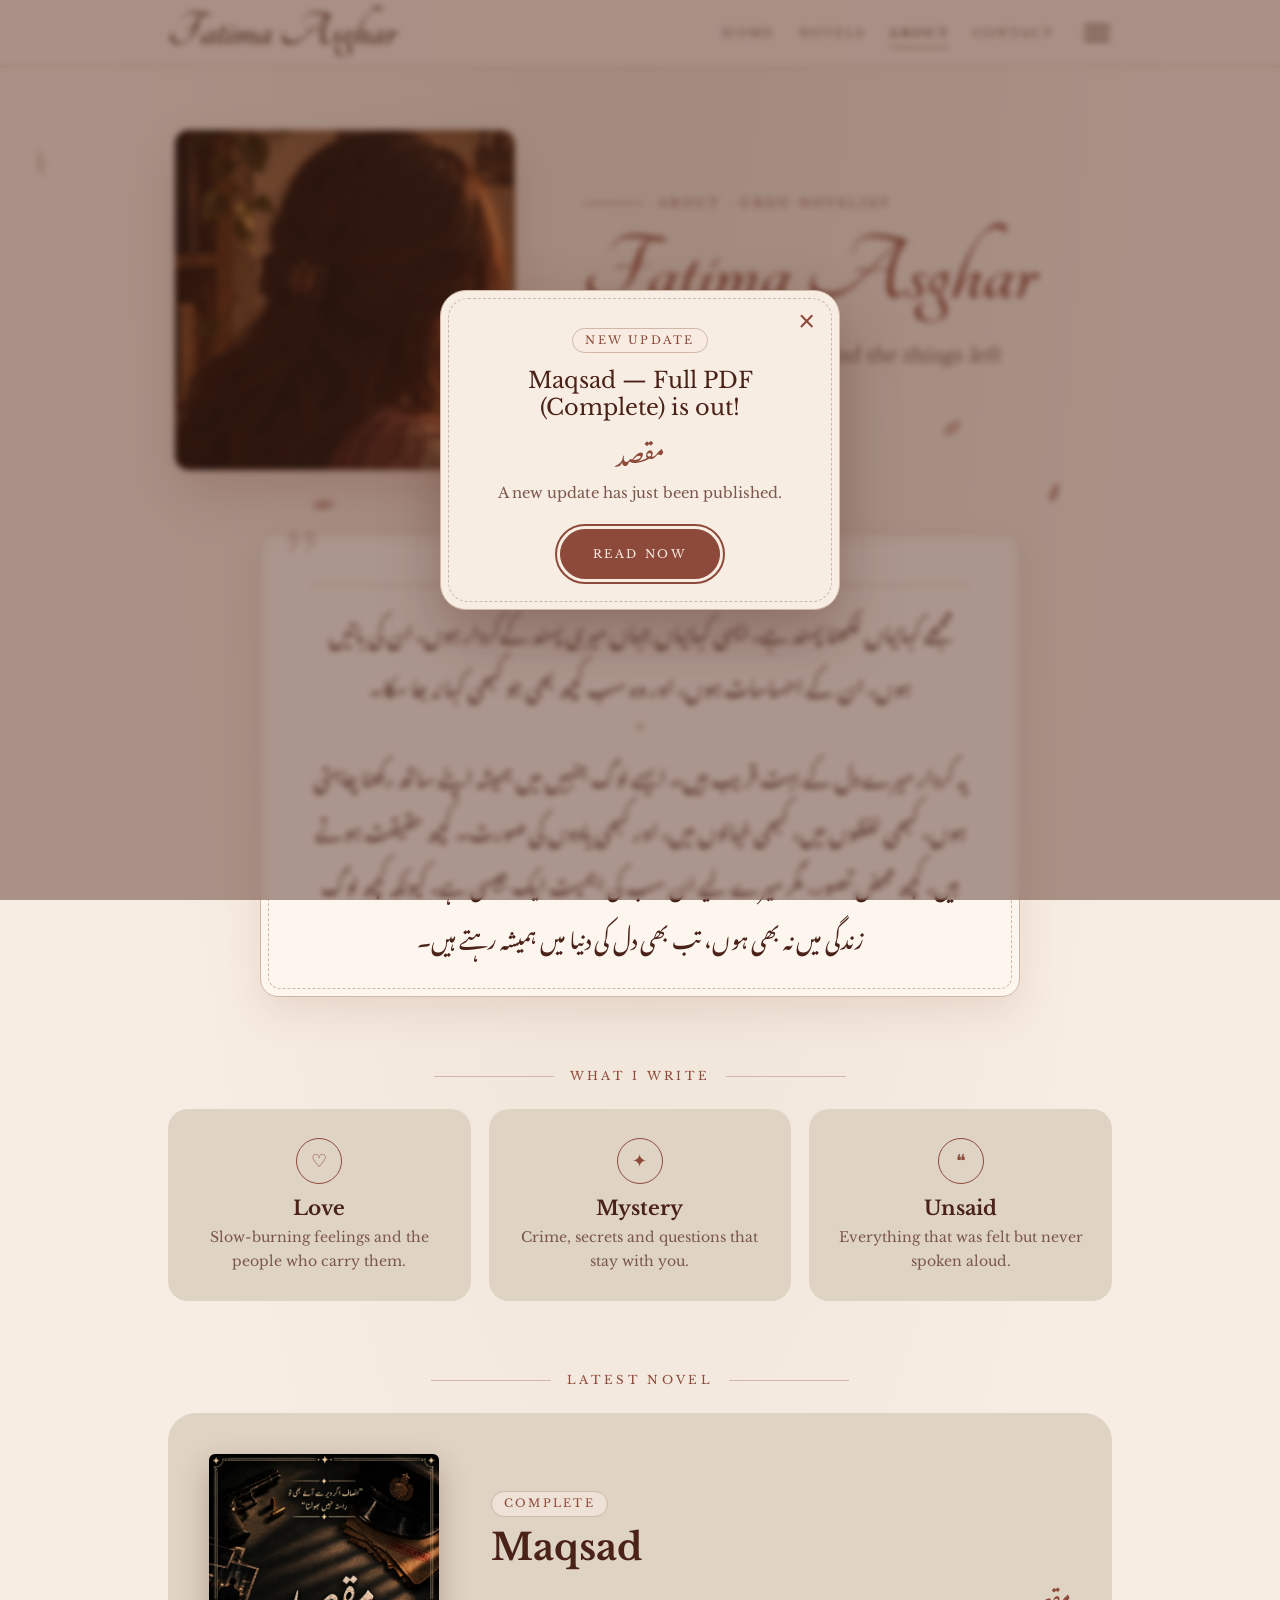
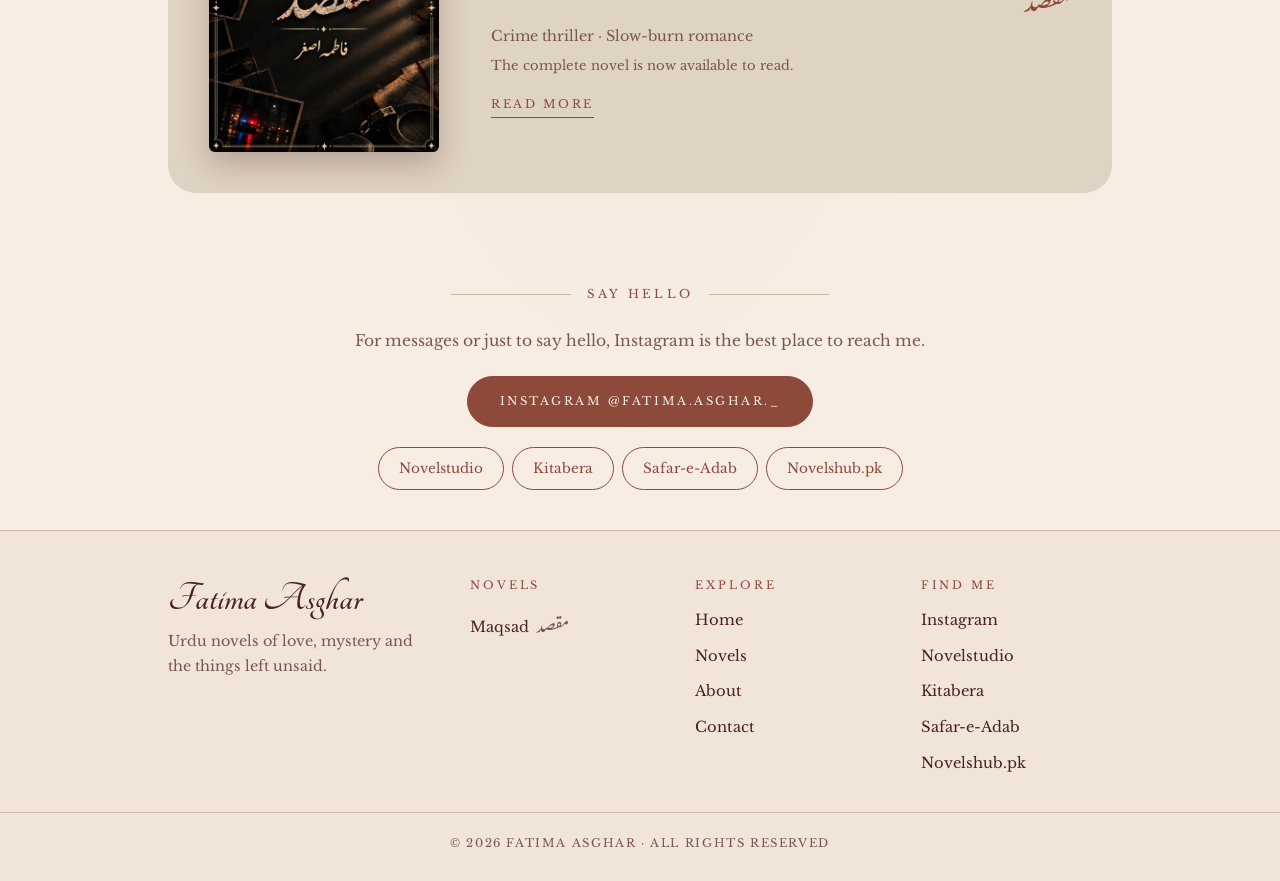
==== commit b71f05e3: "Update site text now that Maqsad is complete" ====
--- a/about/index.html
+++ b/about/index.html
@@ -4,7 +4,7 @@
   <meta charset="utf-8">
   <meta name="viewport" content="width=device-width, initial-scale=1, viewport-fit=cover">
   <title>About Fatima Asghar — Urdu Novelist</title>
-  <meta name="description" content="Meet Fatima Asghar, an Urdu novelist who writes serialized stories of love, mystery and the things left unsaid.">
+  <meta name="description" content="Meet Fatima Asghar, an Urdu novelist who writes stories of love, mystery and the things left unsaid.">
   <meta name="author" content="Fatima Asghar">
   <meta name="robots" content="index, follow, max-image-preview:large">
   <meta name="color-scheme" content="light">
@@ -14,7 +14,7 @@
   <meta property="og:site_name" content="Fatima Asghar">
   <meta property="og:locale" content="en_US">
   <meta property="og:title" content="About Fatima Asghar — Urdu Novelist">
-  <meta property="og:description" content="Meet Fatima Asghar, an Urdu novelist who writes serialized stories of love, mystery and the things left unsaid.">
+  <meta property="og:description" content="Meet Fatima Asghar, an Urdu novelist who writes stories of love, mystery and the things left unsaid.">
   <meta property="og:url" content="https://fatimaasgharnovels.netlify.app/about/">
   <meta property="og:image" content="https://fatimaasgharnovels.netlify.app/share.jpg">
   <meta property="og:image:type" content="image/jpeg">
@@ -22,7 +22,7 @@
   <meta property="og:image:height" content="630">
   <meta name="twitter:card" content="summary_large_image">
   <meta name="twitter:title" content="About Fatima Asghar — Urdu Novelist">
-  <meta name="twitter:description" content="Meet Fatima Asghar, an Urdu novelist who writes serialized stories of love, mystery and the things left unsaid.">
+  <meta name="twitter:description" content="Meet Fatima Asghar, an Urdu novelist who writes stories of love, mystery and the things left unsaid.">
   <meta name="twitter:image" content="https://fatimaasgharnovels.netlify.app/share.jpg">
   <link rel="icon" href="../favicon.ico" sizes="any">
   <link rel="icon" href="../favicon.svg" type="image/svg+xml">
@@ -90,7 +90,7 @@
       </section>
 
       <section class="ab-now">
-        <h2 class="ab-h"><span>Currently writing</span></h2>
+        <h2 class="ab-h"><span>Latest novel</span></h2>
         <a class="feat" href="../novels/maqsad/">
           <div class="cv"><img src="../maqsad-cover.webp" alt="Maqsad cover" width="960" height="1243" loading="lazy"></div>
           <div>
@@ -98,7 +98,7 @@
             <h3>Maqsad</h3>
             <div class="ur" lang="ur">مقصد</div>
             <div class="tag">Crime thriller · Slow-burn romance</div>
-            <p class="hint">New episodes are published as they are written.</p>
+            <p class="hint">The complete novel is now available to read.</p>
             <span class="more">Read more</span>
           </div>
         </a>
